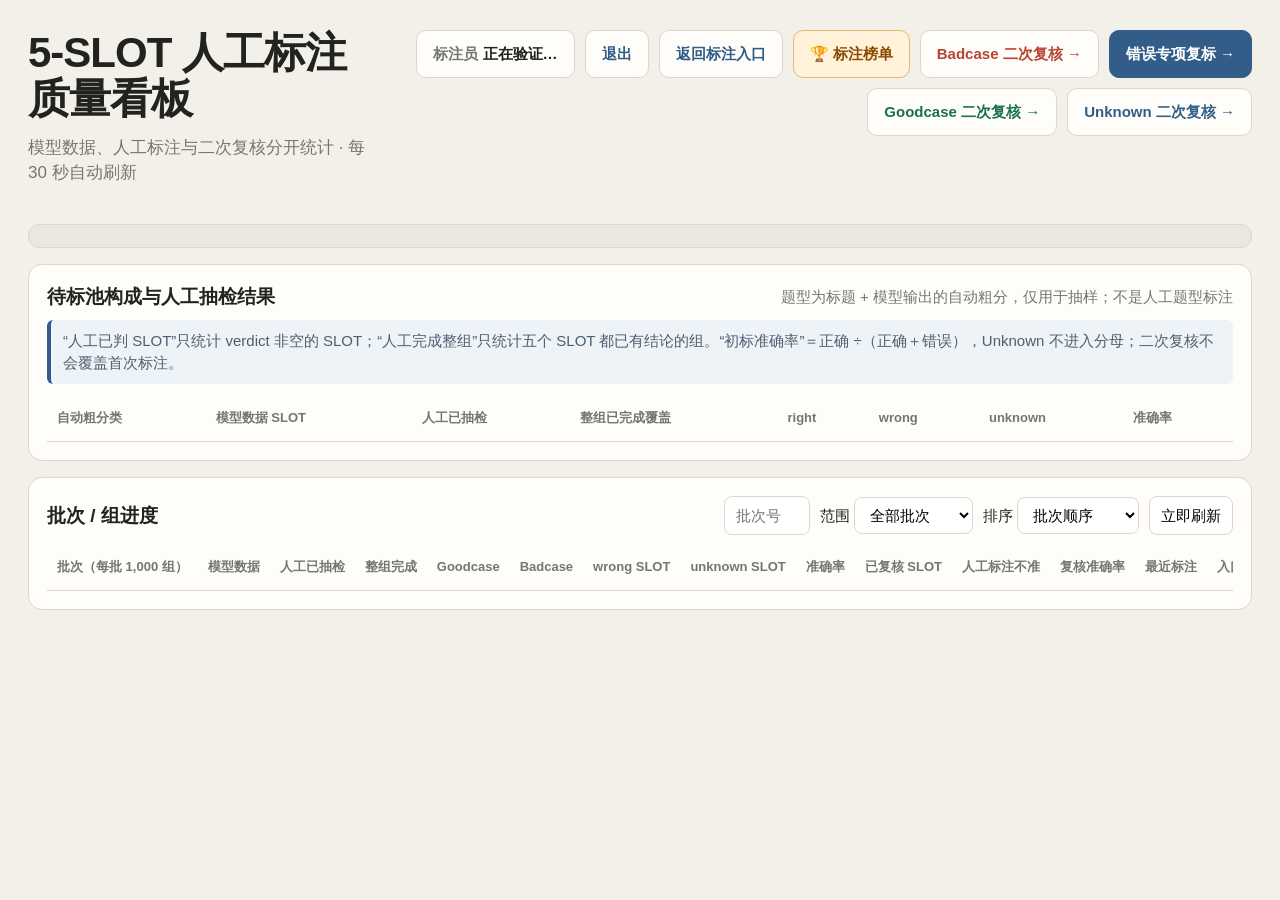
==== annotation_platform/static/dashboard.html @ e3b651bf "feat: open source five-slot annotation platform" ====
<!doctype html>
<html lang="zh-CN">
<head>
  <meta charset="utf-8">
  <meta name="viewport" content="width=device-width,initial-scale=1">
  <title>5-SLOT 人工标注质量看板</title>
  <style>
    :root{--bg:#f3f0e9;--paper:#fffdfa;--ink:#20231f;--muted:#74776f;--line:#ddd7cb;--blue:#315d88;--green:#18704f;--red:#b74432;--amber:#bd6c18}
    *{box-sizing:border-box}body{margin:0;background:var(--bg);color:var(--ink);font:15px/1.45 -apple-system,BlinkMacSystemFont,"PingFang SC",sans-serif}
    .wrap{max-width:1880px;margin:auto;padding:30px 28px 70px}.hero{display:flex;align-items:flex-start;justify-content:space-between;gap:24px;margin-bottom:24px}.hero h1{font-size:42px;line-height:1.1;margin:0 0 14px;letter-spacing:-1px}.hero p{margin:0;color:var(--muted);font-size:17px}.nav{display:flex;gap:10px;flex-wrap:wrap;justify-content:flex-end;align-items:center}.nav a,.nav button,.session-user{border:1px solid var(--line);background:var(--paper);border-radius:10px;padding:12px 16px;color:var(--blue);font:inherit;font-weight:800;text-decoration:none;white-space:nowrap}.nav button{cursor:pointer}.session-user{color:var(--muted)}.session-user b{color:var(--ink)}.nav a.primary{background:var(--blue);border-color:var(--blue);color:white}.nav a.ranking{background:#fff2d9;border-color:#e3b66d;color:#8a4b00}.nav a.good{color:var(--green)}.nav a.danger{color:var(--red)}
    .cards{display:grid;grid-template-columns:repeat(7,minmax(165px,1fr));gap:14px;margin-bottom:16px}.card,.panel{background:var(--paper);border:1px solid var(--line);border-radius:14px}.card{padding:20px 18px}.card .label{color:var(--muted);font-size:15px}.card strong{display:block;font-size:34px;margin:10px 0 8px}.card .percent{font-size:15px}.bar{height:9px;background:#e4e0d7;border-radius:99px;overflow:hidden;margin-top:10px}.bar i{display:block;height:100%;background:var(--blue)}.bar.green i{background:var(--green)}.bar.red i{background:var(--red)}.bar.amber i{background:var(--amber)}
    .panel{padding:18px;margin-top:16px;overflow:hidden}.panel-head{display:flex;justify-content:space-between;align-items:center;gap:14px;margin-bottom:10px}.panel-head h2{font-size:19px;margin:0}.panel-head .note{color:var(--muted);text-align:right}.definition{margin:0 0 12px;padding:10px 12px;border-left:4px solid var(--blue);background:#eef3f8;color:#4d5f70;border-radius:6px}
    table{width:100%;border-collapse:collapse}th,td{padding:13px 10px;border-bottom:1px solid var(--line);text-align:left;vertical-align:middle}th{color:var(--muted);font-size:13px;white-space:nowrap}td b{font-size:15px}.type-name strong{display:block;font-size:17px}.type-name span{color:var(--muted)}.cell-progress{min-width:180px}.cell-line{display:flex;justify-content:space-between;gap:8px}.mini{height:8px;background:#e4e0d7;border-radius:99px;overflow:hidden;margin-top:8px}.mini i{display:block;height:100%;background:var(--blue)}.mini.green i{background:var(--green)}.mini.amber i{background:var(--amber)}.pill{display:inline-block;border-radius:999px;padding:3px 9px;font-weight:800}.pill.right{background:#e5f6ec;color:var(--green)}.pill.wrong{background:#fbe9e6;color:var(--red)}.pill.unknown{background:#fff2d9;color:var(--amber)}
    .batch-controls{display:flex;align-items:center;gap:10px;flex-wrap:wrap}.batch-controls select,.batch-controls button,.batch-controls input{font:inherit;border:1px solid var(--line);border-radius:8px;background:white;padding:8px 11px}.batch-controls input{width:86px}.batch-controls button{cursor:pointer}.batch-table{max-height:640px;overflow:auto}.batch-table th{position:sticky;top:0;background:var(--paper);z-index:1}.entry{color:var(--blue);font-weight:800;text-decoration:none}.muted{color:var(--muted)}.goodtext{color:var(--green);font-weight:800}.badtext{color:var(--red);font-weight:800}.refresh-time{font-size:13px;color:var(--muted)}.error{color:var(--red);font-weight:800}.ops{display:flex;gap:10px;align-items:center;flex-wrap:wrap;margin:-2px 0 16px;padding:11px 14px;background:#ebe7de;border:1px solid var(--line);border-radius:11px}.ops .op{background:var(--paper);border:1px solid var(--line);border-radius:8px;padding:7px 10px;color:var(--muted)}.ops .op b{color:var(--ink);margin-left:5px}.ops .healthy{color:var(--green);font-weight:800}.ops .warn{color:var(--amber);font-weight:800}
    @media(max-width:1450px){.cards{grid-template-columns:repeat(3,1fr)}}@media(max-width:1150px){.hero{display:block}.nav{justify-content:flex-start;margin-top:18px}.panel{overflow:auto}}@media(max-width:650px){.wrap{padding:18px 12px}.hero h1{font-size:30px}.cards{grid-template-columns:1fr}.nav a{width:100%}.panel-head{display:block}.panel-head .note{text-align:left;margin-top:6px}}
  </style>
</head>
<body>
<main class="wrap">
  <section class="hero">
    <div><h1>5-SLOT 人工标注质量看板</h1><p id="subtitle">模型数据、人工标注与二次复核分开统计 · 每 30 秒自动刷新</p></div>
    <nav class="nav"><span class="session-user">标注员 <b id="reviewer-name">正在验证…</b></span><button id="logout" type="button">退出</button><a href="review.html">返回标注入口</a><a class="ranking" href="leaderboard.html">🏆 标注榜单</a><a class="danger" href="review.html?kind=badcase&batch=1">Badcase 二次复核 →</a><a class="primary" href="review.html?kind=wrong">错误专项复标 →</a><a class="good" href="review.html?kind=goodcase&batch=1">Goodcase 二次复核 →</a><a href="review.html?kind=unknown&batch=1">Unknown 二次复核 →</a></nav>
  </section>
  <section id="cards" class="cards"></section>
  <section id="ops" class="ops"></section>
  <section class="panel">
    <div class="panel-head"><h2>待标池构成与人工抽检结果</h2><span class="note">题型为标题 + 模型输出的自动粗分，仅用于抽样；不是人工题型标注</span></div>
    <p class="definition">“人工已判 SLOT”只统计 verdict 非空的 SLOT；“人工完成整组”只统计五个 SLOT 都已有结论的组。“初标准确率”＝正确 ÷（正确＋错误），Unknown 不进入分母；二次复核不会覆盖首次标注。</p>
    <table><thead><tr><th>自动粗分类</th><th>模型数据 SLOT</th><th>人工已抽检</th><th>整组已完成覆盖</th><th>right</th><th>wrong</th><th>unknown</th><th>准确率</th></tr></thead><tbody id="types"></tbody></table>
  </section>
  <section class="panel">
    <div class="panel-head"><div><h2>批次 / 组进度</h2><span id="refreshed" class="refresh-time"></span></div><div class="batch-controls"><input id="batchSearch" type="number" min="1" placeholder="批次号" aria-label="批次号"><label>范围 <select id="scope"><option value="all">全部批次</option><option value="unfinished">未完成批次</option><option value="started">已开始抽检</option><option value="completed">已完成批次</option></select></label><label>排序 <select id="sort"><option value="batch">批次顺序</option><option value="progress">完成度</option><option value="bad">Badcase 数</option></select></label><button id="refresh">立即刷新</button></div></div>
    <div class="batch-table"><table><thead><tr><th>批次（每批 1,000 组）</th><th>模型数据</th><th>人工已抽检</th><th>整组完成</th><th>Goodcase</th><th>Badcase</th><th>wrong SLOT</th><th>unknown SLOT</th><th>准确率</th><th>已复核 SLOT</th><th>人工标注不准</th><th>复核准确率</th><th>最近标注</th><th>入口</th></tr></thead><tbody id="batches"></tbody></table></div>
  </section>
</main>
<script defer src="dashboard.js?v=1"></script>
</body>
</html>
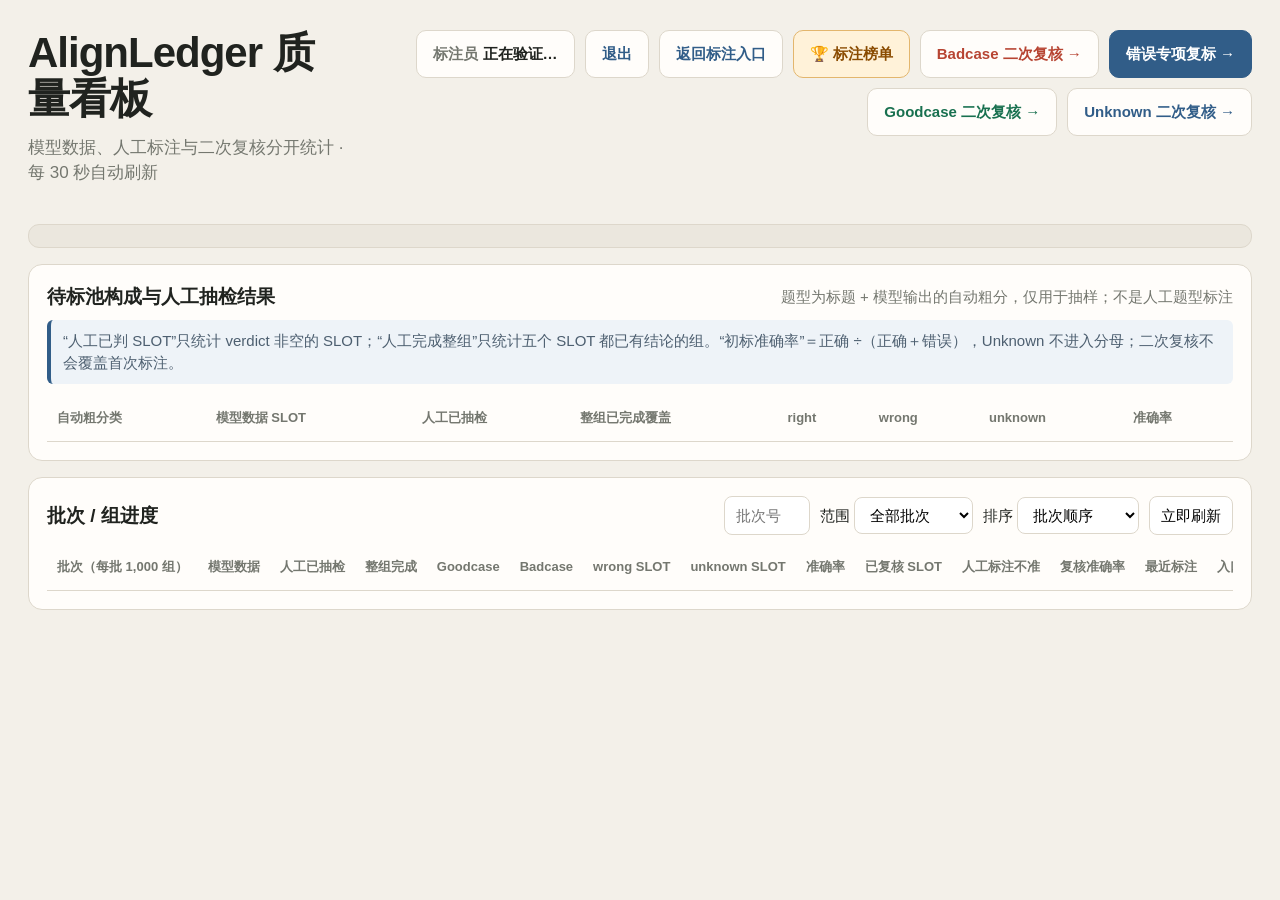
==== commit 8802068f: "feat: brand the platform as AlignLedger" ====
--- a/annotation_platform/static/dashboard.html
+++ b/annotation_platform/static/dashboard.html
@@ -3,7 +3,7 @@
 <head>
   <meta charset="utf-8">
   <meta name="viewport" content="width=device-width,initial-scale=1">
-  <title>5-SLOT 人工标注质量看板</title>
+  <title>AlignLedger 质量看板</title>
   <style>
     :root{--bg:#f3f0e9;--paper:#fffdfa;--ink:#20231f;--muted:#74776f;--line:#ddd7cb;--blue:#315d88;--green:#18704f;--red:#b74432;--amber:#bd6c18}
     *{box-sizing:border-box}body{margin:0;background:var(--bg);color:var(--ink);font:15px/1.45 -apple-system,BlinkMacSystemFont,"PingFang SC",sans-serif}
@@ -18,7 +18,7 @@
 <body>
 <main class="wrap">
   <section class="hero">
-    <div><h1>5-SLOT 人工标注质量看板</h1><p id="subtitle">模型数据、人工标注与二次复核分开统计 · 每 30 秒自动刷新</p></div>
+    <div><h1>AlignLedger 质量看板</h1><p id="subtitle">模型数据、人工标注与二次复核分开统计 · 每 30 秒自动刷新</p></div>
     <nav class="nav"><span class="session-user">标注员 <b id="reviewer-name">正在验证…</b></span><button id="logout" type="button">退出</button><a href="review.html">返回标注入口</a><a class="ranking" href="leaderboard.html">🏆 标注榜单</a><a class="danger" href="review.html?kind=badcase&batch=1">Badcase 二次复核 →</a><a class="primary" href="review.html?kind=wrong">错误专项复标 →</a><a class="good" href="review.html?kind=goodcase&batch=1">Goodcase 二次复核 →</a><a href="review.html?kind=unknown&batch=1">Unknown 二次复核 →</a></nav>
   </section>
   <section id="cards" class="cards"></section>
